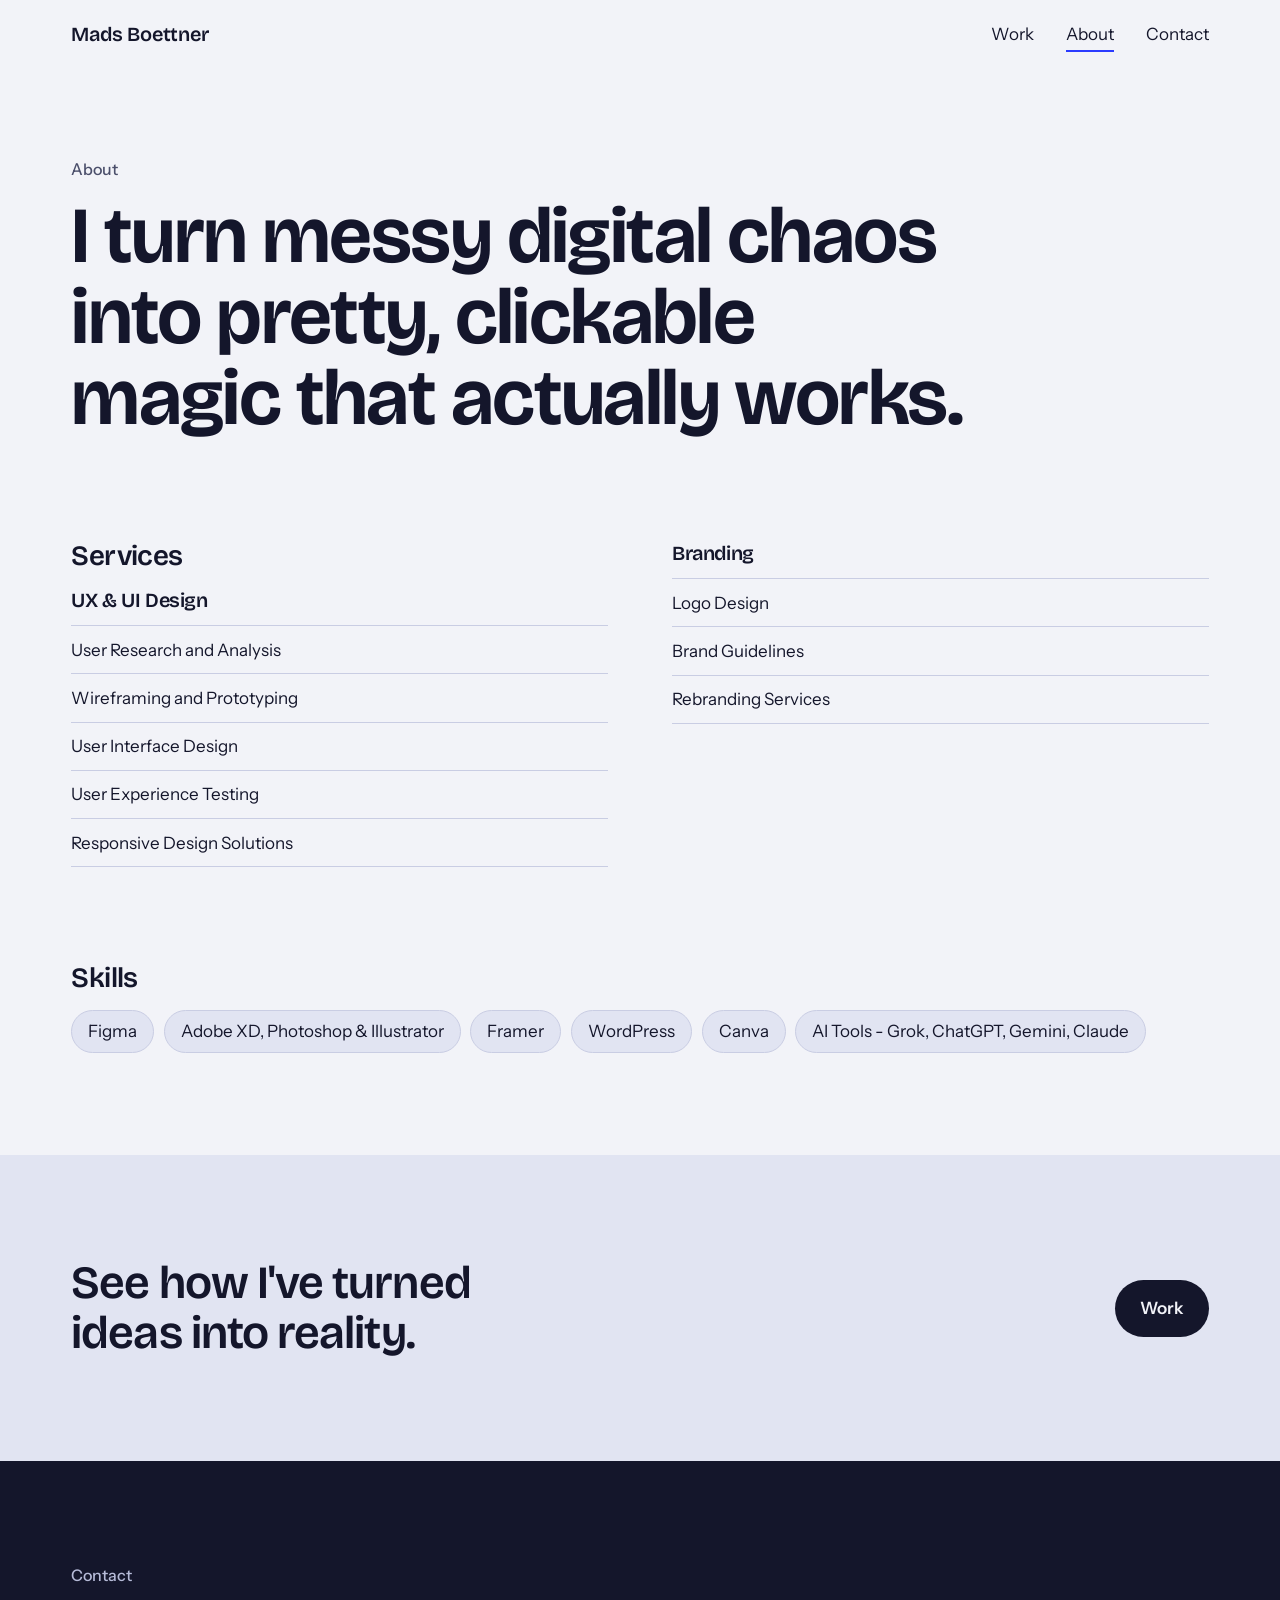
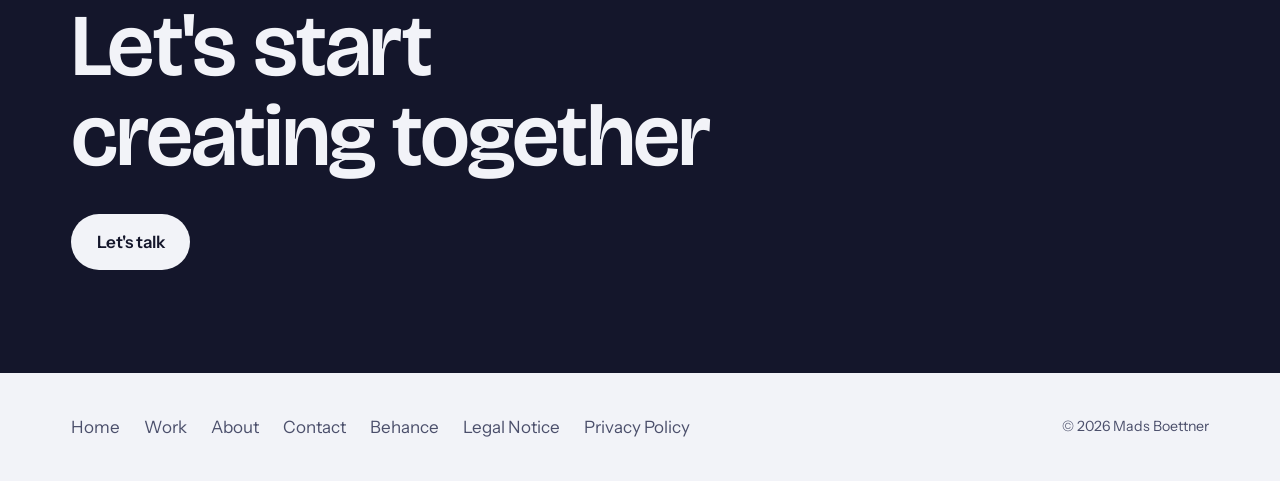
==== about.html @ b44a8458 "Add files via upload" ====
<!doctype html>
<html lang="en">
<head>
<meta charset="utf-8">
<meta name="viewport" content="width=device-width, initial-scale=1">
<title>About</title>
<meta name="description" content="Freelance UI and UX designer. I create products that are mobile-first, inclusive by design and effortless to use.">
<meta property="og:title" content="About">
<meta property="og:description" content="Freelance UI and UX designer. I create products that are mobile-first, inclusive by design and effortless to use.">
<meta property="og:type" content="website">
<meta name="twitter:card" content="summary_large_image">
<link rel="preconnect" href="https://fonts.googleapis.com">
<link rel="preconnect" href="https://fonts.gstatic.com" crossorigin>
<link href="https://fonts.googleapis.com/css2?family=Bricolage+Grotesque:opsz,wght@12..96,500..700&family=Instrument+Sans:wght@400;500;600&display=swap" rel="stylesheet">
<link rel="stylesheet" href="style.css">
</head>
<body>
<a class="skip" href="#main">Skip to content</a>
<header class="site-header">
  <div class="wrap">
    <a class="brand" href="index.html">Mads Boettner</a>
    <nav aria-label="Main"><ul class="nav"><li><a href="work.html">Work</a></li><li><a href="about.html" aria-current="page">About</a></li><li><a href="contact.html">Contact</a></li></ul></nav>
  </div>
</header>
<main id="main">

<section class="hero">
  <div class="wrap">
    <p class="page-title">About</p>
    <h1>I turn messy digital chaos into pretty, clickable magic that actually works.</h1>
  </div>
</section>
<section style="padding-top:0">
  <div class="wrap about-cols">
    <div>
      <h2>Services</h2>
      <h3 style="margin-bottom:.75rem">UX &amp; UI Design</h3>
      <ul class="plain-list" style="margin-bottom:2rem">
        <li>User Research and Analysis</li>
        <li>Wireframing and Prototyping</li>
        <li>User Interface Design</li>
        <li>User Experience Testing</li>
        <li>Responsive Design Solutions</li>
      </ul>
    </div>
    <div>
      <h2 aria-hidden="true" style="visibility:hidden;height:0;margin:0">.</h2>
      <h3 style="margin-bottom:.75rem">Branding</h3>
      <ul class="plain-list">
        <li>Logo Design</li>
        <li>Brand Guidelines</li>
        <li>Rebranding Services</li>
      </ul>
    </div>
    <div class="skills">
      <h2>Skills</h2>
      <ul class="plain-list">
        <li>Figma</li>
        <li>Adobe XD, Photoshop &amp; Illustrator</li>
        <li>Framer</li>
        <li>WordPress</li>
        <li>Canva</li>
        <li>AI Tools - Grok, ChatGPT, Gemini, Claude</li>
      </ul>
    </div>
  </div>
</section>
<section class="services">
  <div class="wrap" style="display:flex;flex-wrap:wrap;gap:1.5rem 3rem;align-items:center;justify-content:space-between">
    <h2 style="max-width:18ch">See how I've turned ideas into reality.</h2>
    <a class="btn" href="work.html">Work</a>
  </div>
</section>
</main>
<section class="cta" aria-labelledby="cta-title">
  <div class="wrap">
    <p class="page-title">Contact</p>
    <h2 id="cta-title">Let's start creating together</h2>
    <a class="btn light" href="contact.html">Let's talk</a>
  </div>
</section>
<footer class="site-footer">
  <div class="wrap">
    <ul class="footer-nav">
      <li><a href="index.html">Home</a></li>
      <li><a href="work.html">Work</a></li>
      <li><a href="about.html">About</a></li>
      <li><a href="contact.html">Contact</a></li>
      <li><a href="https://www.behance.net/madsboettner1" rel="noopener" target="_blank">Behance</a></li>
      <li><a href="legal-notice.html">Legal Notice</a></li>
      <li><a href="privacy-policy.html">Privacy Policy</a></li>
    </ul>
    <small>&copy; 2026 Mads Boettner</small>
  </div>
</footer>
</body>
</html>
---- style.css ----
:root{
  --bg:#F2F3F8; --ink:#14162B; --muted:#4B4F6B; --accent:#2B3BFF;
  --panel:#E1E4F2; --line:#C9CDE3; --on-dark:#F2F3F8;
  --head:"Bricolage Grotesque","Helvetica Neue",Arial,sans-serif;
  --body:"Instrument Sans","Helvetica Neue",Arial,sans-serif;
  --pad:clamp(1.25rem,4vw,3.5rem);
  --max:1240px;
}
@media (prefers-color-scheme:dark){
  :root{--bg:#0F1120;--ink:#EEF0FA;--muted:#A9AECB;--accent:#8C97FF;--panel:#1A1D35;--line:#2E3253;--on-dark:#EEF0FA}
}
*,*::before,*::after{box-sizing:border-box}
html{scroll-behavior:smooth}
body{margin:0;background:var(--bg);color:var(--ink);font:400 1.0625rem/1.65 var(--body);-webkit-font-smoothing:antialiased}
img{max-width:100%;height:auto;display:block}
a{color:inherit}
a:focus-visible{outline:3px solid var(--accent);outline-offset:3px;border-radius:4px}
.skip{position:absolute;left:-999px;top:0;background:var(--ink);color:var(--bg);padding:.75rem 1rem;z-index:10}
.skip:focus{left:var(--pad)}
.wrap{max-width:var(--max);margin:0 auto;padding-inline:var(--pad)}

/* header */
.site-header{padding-block:1.25rem}
.site-header .wrap{display:flex;flex-wrap:wrap;align-items:center;justify-content:space-between;gap:.75rem 2rem}
.brand{font:600 1.25rem/1 var(--head);text-decoration:none;letter-spacing:-.01em}
.nav{display:flex;gap:clamp(1rem,3vw,2rem);list-style:none;margin:0;padding:0}
.nav a{text-decoration:none;padding:.35rem 0;border-bottom:2px solid transparent}
.nav a:hover{border-color:var(--line)}
.nav a[aria-current="page"]{border-color:var(--accent)}

/* type */
h1,h2,h3,h4{font-family:var(--head);font-weight:600;letter-spacing:-.02em;margin:0;text-wrap:balance}
h1{font-size:clamp(2.25rem,6.2vw,5.25rem);line-height:1.02;font-weight:650}
h2{font-size:clamp(1.75rem,3.6vw,3rem);line-height:1.1}
h3{font-size:1.25rem;line-height:1.25}
p{margin:0;max-width:68ch}
.lead{font-size:clamp(1.125rem,1.6vw,1.375rem);color:var(--muted)}
.page-title{font:500 1rem/1.4 var(--body);color:var(--muted);margin-bottom:1rem}

section{padding-block:clamp(3rem,8vw,6.5rem)}
.hero{padding-top:clamp(2.5rem,7vw,6rem)}
.hero h1{max-width:19ch}
.hero.wide h1{max-width:22ch}

/* buttons */
.btn{display:inline-block;background:var(--ink);color:var(--bg);text-decoration:none;font-weight:600;padding:.9rem 1.6rem;border-radius:999px;transition:background .15s,color .15s}
.btn:hover{background:var(--accent);color:#fff}
.btn.light{background:var(--on-dark);color:#14162B}
.btn.light:hover{background:var(--accent);color:#fff}
.btn.ghost{background:transparent;color:var(--ink);box-shadow:inset 0 0 0 2px var(--ink)}
.btn.ghost:hover{background:var(--ink);color:var(--bg)}

/* project cards */
.section-head{display:flex;justify-content:space-between;align-items:end;gap:1rem;margin-bottom:2rem;flex-wrap:wrap}
.cards{display:grid;gap:clamp(1.5rem,3vw,2.5rem);grid-template-columns:1fr}
@media (min-width:760px){.cards{grid-template-columns:repeat(2,1fr)}}
.card{display:block;text-decoration:none}
.card .thumb{aspect-ratio:4/3;overflow:hidden;border-radius:18px;background:var(--panel)}
.card .thumb img{width:100%;height:100%;object-fit:cover;transition:transform .5s ease}
.card:hover .thumb img{transform:scale(1.03)}
.card .cap{display:flex;flex-direction:column;gap:.15rem;padding-top:.9rem}
.card .client{color:var(--muted);font-size:.95rem}
.card .name{font:600 1.375rem/1.2 var(--head);letter-spacing:-.01em;text-decoration:underline;text-decoration-color:transparent;text-underline-offset:.2em;text-decoration-thickness:2px}
.card:hover .name{text-decoration-color:var(--accent)}

/* services */
.services{background:var(--panel)}
.service-grid{display:grid;gap:2.5rem;grid-template-columns:1fr;margin-top:2rem}
@media (min-width:760px){.service-grid{grid-template-columns:1fr 1fr;gap:4rem}}
.service-grid h2{margin-bottom:1rem}
.service-grid ul,.plain-list{list-style:none;margin:0;padding:0}
.service-grid li{padding:.7rem 0;border-top:1px solid var(--line);font:500 1.1875rem/1.3 var(--head)}
.service-grid li:last-child{border-bottom:1px solid var(--line)}

/* about */
.about-cols{display:grid;gap:3rem;grid-template-columns:1fr}
@media (min-width:760px){.about-cols{grid-template-columns:1fr 1fr;gap:4rem}}
.about-cols h2{font-size:1.75rem;margin-bottom:1rem}
.about-cols li{padding:.6rem 0;border-top:1px solid var(--line)}
.about-cols li:last-child{border-bottom:1px solid var(--line)}
.skills{grid-column:1/-1}
.skills ul{display:flex;flex-wrap:wrap;gap:.6rem}
.skills li{border:1px solid var(--line)!important;border-radius:999px;padding:.4rem 1rem!important;background:var(--panel)}

/* project page */
.meta{display:grid;grid-template-columns:1fr;gap:1.25rem;margin:0 0 2rem}
@media (min-width:600px){.meta{grid-template-columns:1fr 1fr;max-width:720px}}
.meta dt{color:var(--muted);font-size:.95rem}
.meta dd{margin:0;font:600 1.375rem/1.25 var(--head)}
.project-hero{border-radius:20px;overflow:hidden;background:var(--panel);aspect-ratio:4/3}
@media (min-width:900px){.project-hero{aspect-ratio:16/9}}
.project-hero img{width:100%;height:100%;object-fit:cover}
.story{display:grid;gap:1.25rem;max-width:780px}
.credits{color:var(--muted);font-size:.975rem;border-top:1px solid var(--line);padding-top:1rem;margin-top:.5rem}
.gallery{display:grid;gap:clamp(1rem,2vw,1.5rem);grid-template-columns:1fr}
@media (min-width:760px){.gallery{grid-template-columns:repeat(2,1fr)}}
.gallery figure{margin:0;border-radius:16px;overflow:hidden;background:var(--panel);aspect-ratio:4/3}
.gallery img{width:100%;height:100%;object-fit:cover}
.next{display:flex;justify-content:space-between;gap:1rem;flex-wrap:wrap;border-top:1px solid var(--line);padding-top:1.5rem}
.next a{font:600 1.125rem/1.3 var(--head)}

/* contact */
.contact-list{display:grid;gap:1.75rem;margin-top:2.5rem}
.contact-list dt{color:var(--muted);font-size:.95rem}
.contact-list dd{margin:0;font:600 clamp(1.375rem,3vw,2rem)/1.25 var(--head);letter-spacing:-.01em}
.contact-list a{text-underline-offset:.2em;text-decoration-thickness:2px}
.contact-list a:hover{color:var(--accent)}
address{font-style:normal}

/* legal */
.prose{max-width:72ch}
.prose h2{font-size:1.5rem;margin:2.25rem 0 .6rem}
.prose h1{margin-bottom:1.5rem}
.prose p+p,.prose ul{margin-top:.9rem}
.prose ul{padding-left:1.25rem}
.prose li{margin:.25rem 0}
.prose a{color:var(--accent)}

/* closing call to action + footer */
.cta{background:#14162B;color:var(--on-dark)}
@media (prefers-color-scheme:dark){.cta{background:#1A1D35}}
.cta .page-title{color:#B6BBD8}
.cta h2{font-size:clamp(2.25rem,7vw,5.5rem);line-height:1.02;max-width:14ch;margin-bottom:2rem}
.cta.slim h2{font-size:clamp(1.75rem,4vw,3rem);max-width:22ch}
.site-footer{padding-block:2.5rem;border-top:1px solid var(--line)}
.site-footer .wrap{display:flex;flex-wrap:wrap;gap:1rem 2.5rem;justify-content:space-between;align-items:center}
.footer-nav{display:flex;flex-wrap:wrap;gap:.5rem 1.5rem;list-style:none;margin:0;padding:0}
.footer-nav a{text-decoration:none;color:var(--muted)}
.footer-nav a:hover{color:var(--ink);text-decoration:underline}
.site-footer small{color:var(--muted)}
.cta+.site-footer{border-top:0}

/* one orchestrated entrance on the home headline only */
@media (prefers-reduced-motion:no-preference){
  .hero h1{animation:rise .7s cubic-bezier(.2,.7,.2,1) both}
  @keyframes rise{from{opacity:0;transform:translateY(18px)}to{opacity:1;transform:none}}
}
@media (prefers-reduced-motion:reduce){html{scroll-behavior:auto}.card .thumb img{transition:none}}
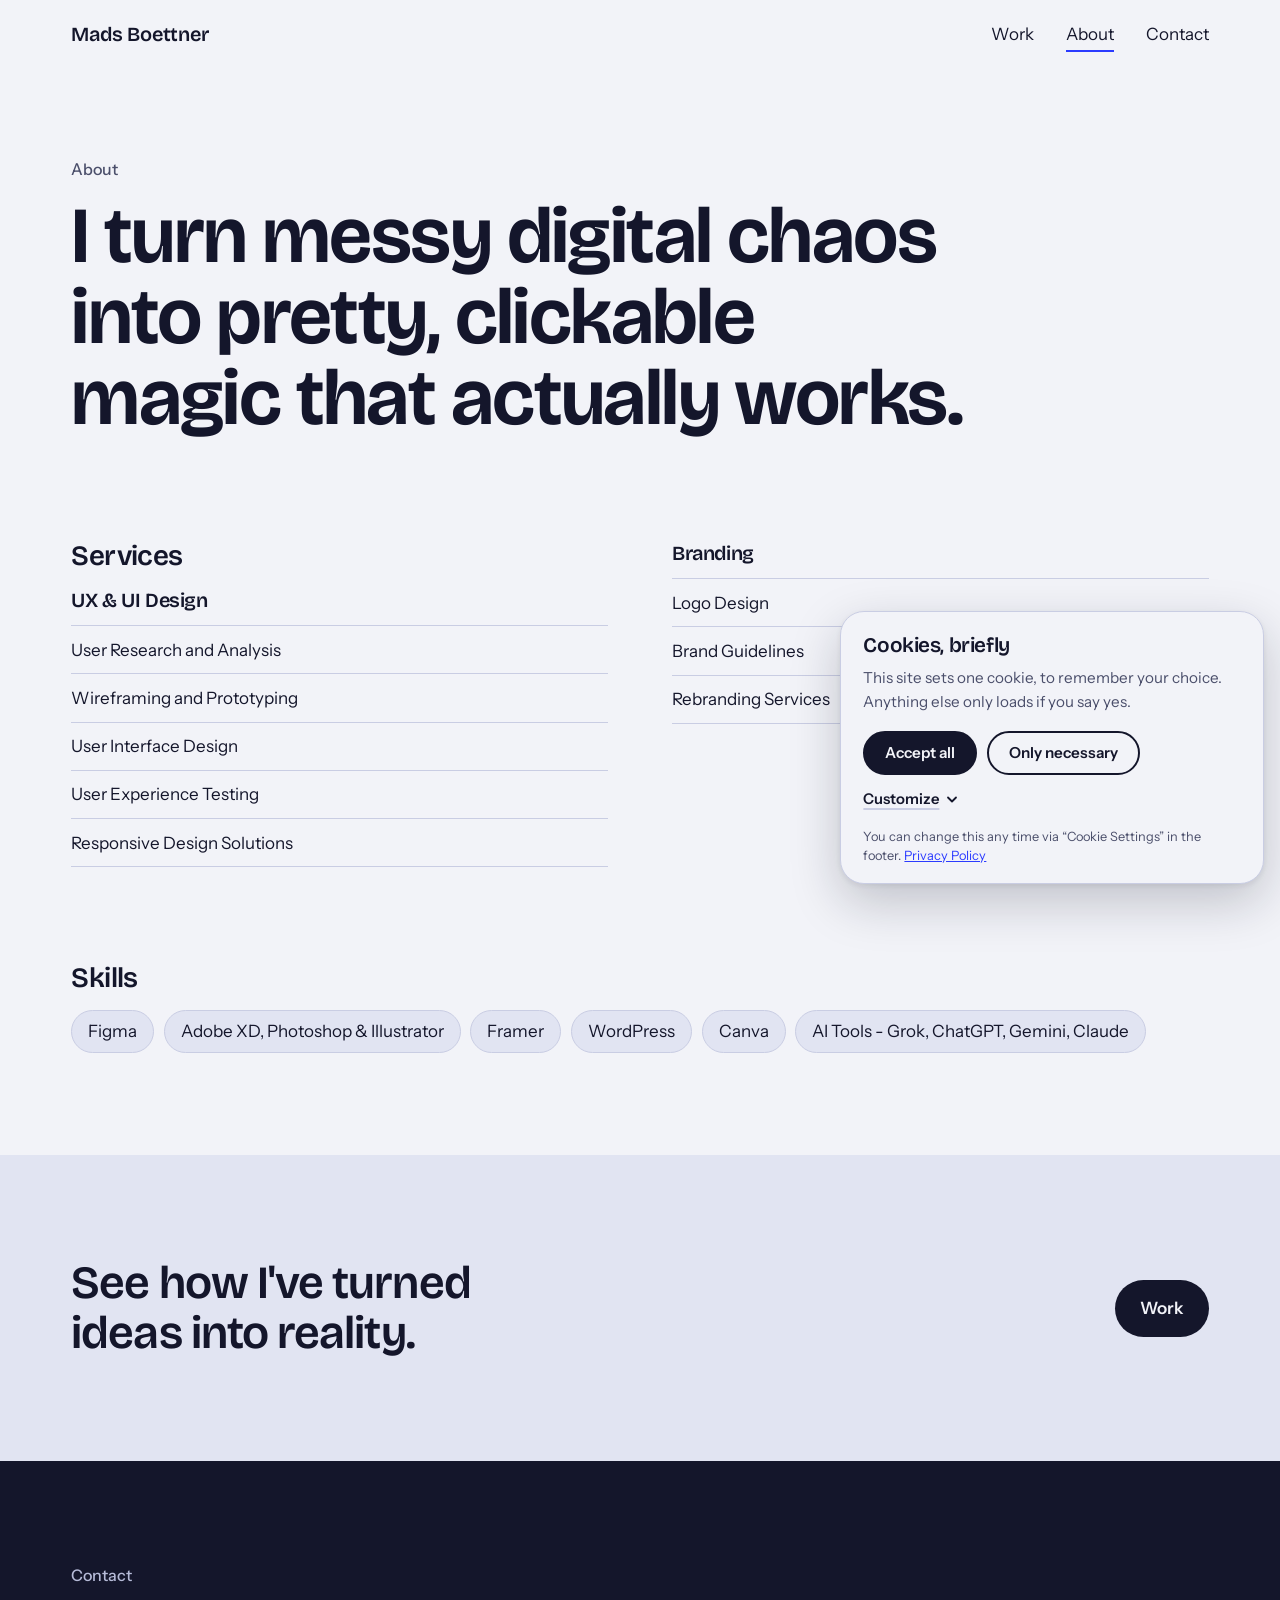
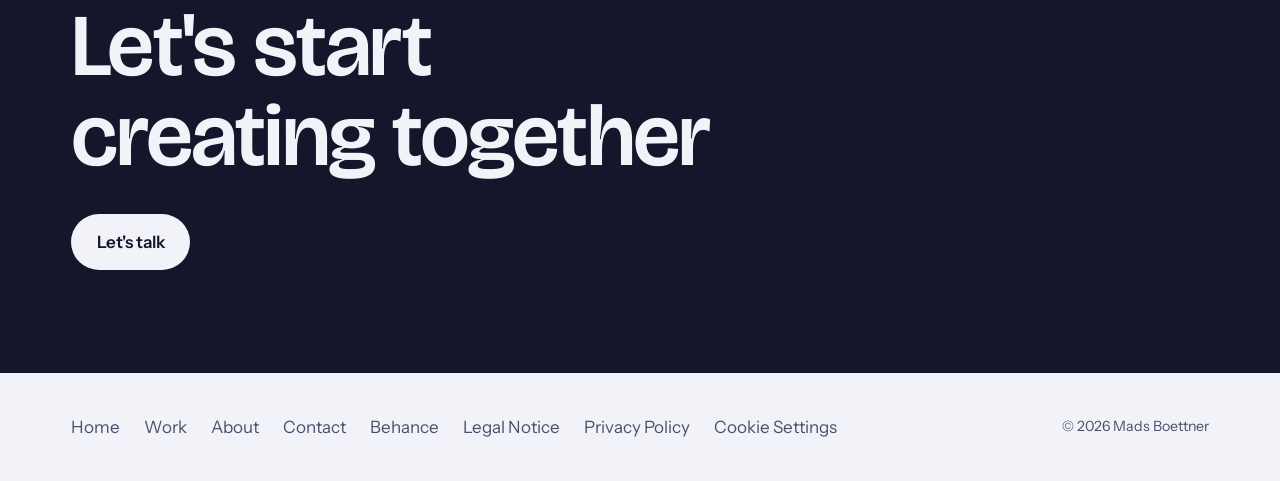
==== commit 7aa72738: "Add files via upload" ====
--- a/about.html
+++ b/about.html
@@ -13,6 +13,7 @@
 <link rel="preconnect" href="https://fonts.gstatic.com" crossorigin>
 <link href="https://fonts.googleapis.com/css2?family=Bricolage+Grotesque:opsz,wght@12..96,500..700&family=Instrument+Sans:wght@400;500;600&display=swap" rel="stylesheet">
 <link rel="stylesheet" href="style.css">
+<link rel="stylesheet" href="consent.css">
 </head>
 <body>
 <a class="skip" href="#main">Skip to content</a>
@@ -89,9 +90,11 @@
       <li><a href="https://www.behance.net/madsboettner1" rel="noopener" target="_blank">Behance</a></li>
       <li><a href="legal-notice.html">Legal Notice</a></li>
       <li><a href="privacy-policy.html">Privacy Policy</a></li>
+      <li><button type="button" class="linkbtn" data-consent-open>Cookie Settings</button></li>
     </ul>
     <small>&copy; 2026 Mads Boettner</small>
   </div>
 </footer>
+<script src="consent.js" defer></script>
 </body>
 </html>
--- a/consent.css
+++ b/consent.css
@@ -0,0 +1,79 @@
+.cb-card[hidden]{display:none}
+.cb-card{
+  position:fixed;z-index:900;right:1rem;bottom:1rem;
+  width:min(26.5rem,calc(100% - 2rem));max-height:calc(100dvh - 2rem);overflow-y:auto;
+  background:var(--bg);color:var(--ink);
+  border:1px solid var(--line);border-radius:24px;padding:1.4rem 1.4rem 1.1rem;
+  box-shadow:0 18px 50px rgba(20,22,43,.22),0 2px 6px rgba(20,22,43,.08);
+  font:400 .95rem/1.55 var(--body);
+}
+.cb-card:focus{outline:none}
+.cb-card h2{font-size:1.3rem;line-height:1.15;margin-bottom:.5rem}
+.cb-card p{max-width:none}
+.cb-lead{color:var(--muted)}
+.cb-card a{color:var(--accent)}
+
+.cb-main{display:flex;flex-wrap:wrap;gap:.6rem;margin-top:1.1rem}
+.cb-btn{
+  appearance:none;cursor:pointer;border-radius:999px;padding:.7rem 1.25rem;
+  font:600 .95rem/1.2 var(--body);color:var(--bg);background:var(--ink);border:2px solid var(--ink);
+  transition:background .15s,color .15s,border-color .15s;
+}
+.cb-btn:hover{background:var(--accent);border-color:var(--accent);color:var(--on-accent,#fff)}
+.cb-btn:not(.cb-primary):not(.cb-save){background:transparent;color:var(--ink)}
+.cb-btn:not(.cb-primary):not(.cb-save):hover{background:var(--ink);border-color:var(--ink);color:var(--bg)}
+.cb-btn:focus-visible,.cb-more:focus-visible,.cb-cookies summary:focus-visible{outline:3px solid var(--accent);outline-offset:3px}
+
+.cb-more{
+  appearance:none;background:none;border:0;padding:.35rem 0;margin-top:.6rem;cursor:pointer;
+  display:inline-flex;align-items:center;gap:.4rem;font:600 .925rem/1.2 var(--body);color:var(--ink);
+  text-decoration:underline;text-decoration-color:var(--line);text-underline-offset:.25em;text-decoration-thickness:2px;
+}
+.cb-more:hover{text-decoration-color:var(--accent)}
+.cb-more svg{transition:transform .2s}
+.cb-more.is-open svg{transform:rotate(180deg)}
+
+.cb-panel{margin-top:.5rem;border-top:1px solid var(--line);padding-top:.25rem}
+.cb-rows{list-style:none;margin:0;padding:0}
+.cb-row{display:flex;align-items:center;justify-content:space-between;gap:1rem;padding:.8rem 0;border-bottom:1px solid var(--line)}
+.cb-row-text{display:flex;flex-direction:column;gap:.1rem;font-size:.9rem;line-height:1.4}
+.cb-row-text strong{font:600 .975rem/1.3 var(--head)}
+.cb-row-text span{color:var(--muted)}
+
+.cb-switch{position:relative;flex:none;display:block;width:46px;height:28px;cursor:pointer}
+.cb-switch input{position:absolute;inset:0;width:100%;height:100%;margin:0;opacity:0;cursor:pointer}
+.cb-track{display:block;width:46px;height:28px;border-radius:999px;background:var(--panel);border:2px solid var(--muted);position:relative;transition:background .15s,border-color .15s}
+.cb-track::after{content:"";position:absolute;top:3px;left:3px;width:18px;height:18px;border-radius:50%;background:var(--muted);transition:transform .15s,background .15s}
+.cb-switch input:checked+.cb-track{background:var(--ink);border-color:var(--ink)}
+.cb-switch input:checked+.cb-track::after{transform:translateX(18px);background:var(--bg)}
+.cb-switch input:disabled{cursor:not-allowed}
+.cb-switch input:disabled+.cb-track{opacity:.6}
+.cb-switch input:focus-visible+.cb-track{outline:3px solid var(--accent);outline-offset:3px}
+.cb-sr{position:absolute;width:1px;height:1px;overflow:hidden;clip:rect(0 0 0 0);white-space:nowrap}
+
+.cb-cookies{margin-top:.9rem;font-size:.9rem}
+.cb-cookies summary{cursor:pointer;font-weight:600;padding:.2rem 0}
+.cb-table-wrap{overflow-x:auto;margin-top:.5rem}
+.cb-card table{border-collapse:collapse;width:100%;font-size:.825rem;min-width:360px}
+.cb-card th,.cb-card td{text-align:left;vertical-align:top;padding:.4rem .5rem .4rem 0;border-bottom:1px solid var(--line)}
+.cb-card th{color:var(--muted);font-weight:600}
+.cb-save{margin-top:1rem;width:100%}
+
+.cb-foot{margin-top:.9rem;font-size:.8rem;line-height:1.45;color:var(--muted)}
+
+@media (max-width:520px){
+  .cb-card{right:.75rem;left:.75rem;bottom:.75rem;width:auto;border-radius:20px}
+  .cb-btn{flex:1 1 auto;text-align:center}
+}
+@media (prefers-reduced-motion:no-preference){
+  .cb-card:not([hidden]){animation:cb-in .35s cubic-bezier(.2,.7,.2,1) both}
+  @keyframes cb-in{from{opacity:0;transform:translateY(14px)}to{opacity:1;transform:none}}
+}
+@media (prefers-reduced-motion:reduce){.cb-track,.cb-track::after,.cb-btn,.cb-more svg{transition:none}}
+
+/* footer link */
+.linkbtn{appearance:none;background:none;border:0;padding:0;font:inherit;color:var(--muted);cursor:pointer}
+.linkbtn:hover{color:var(--ink);text-decoration:underline}
+.linkbtn:focus-visible{outline:3px solid var(--accent);outline-offset:3px;border-radius:4px}
+:root{--on-accent:#fff}
+@media (prefers-color-scheme:dark){:root{--on-accent:#0F1120}}
